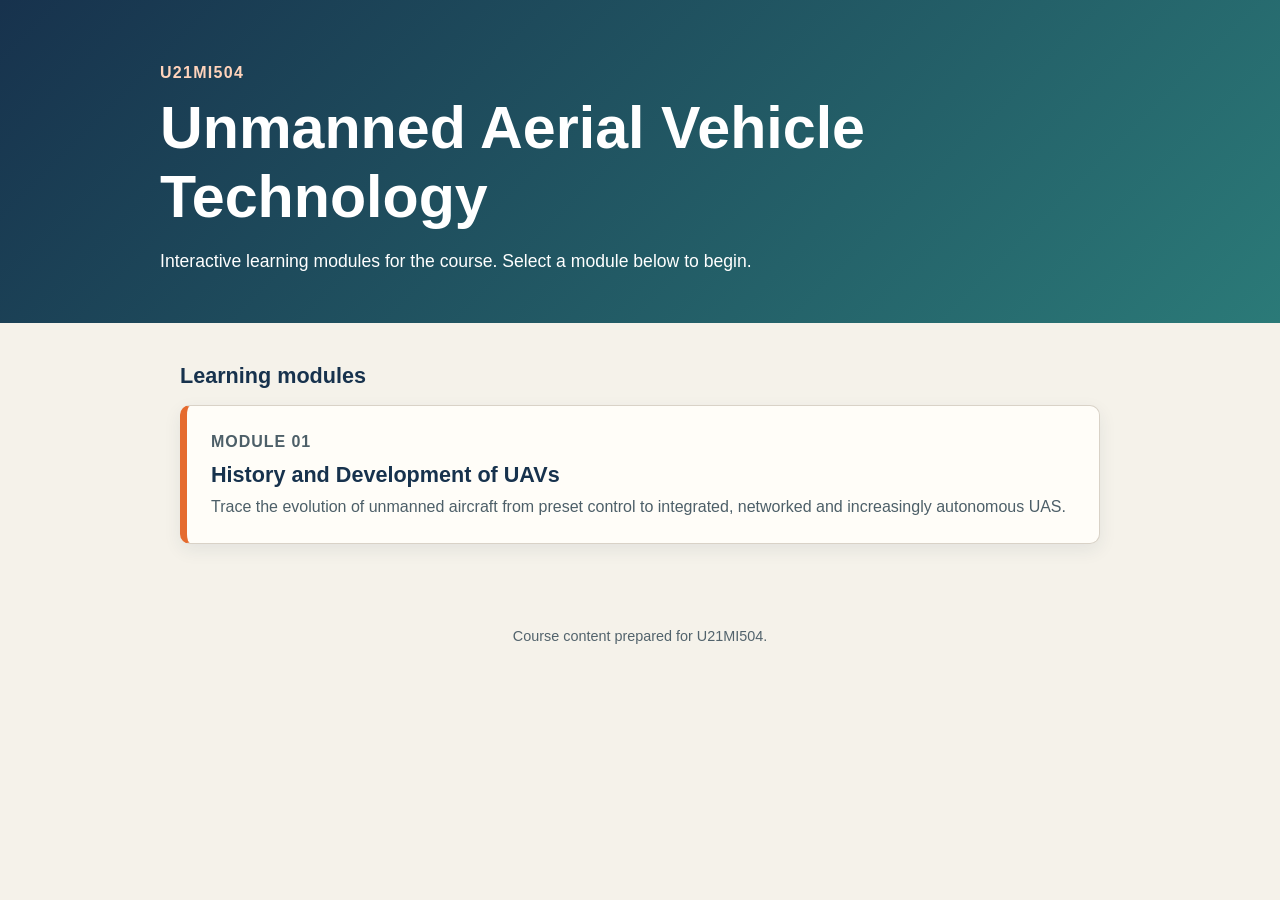
==== index.html @ cf92352a "Add course home page and UAV History module" ====
<!doctype html>
<html lang="en">
<head>
  <meta charset="utf-8">
  <meta name="viewport" content="width=device-width, initial-scale=1">
  <title>U21MI504 | Unmanned Aerial Vehicle Technology</title>
  <style>
    :root { color-scheme: light; --navy: #17324d; --teal: #2b7a78; --orange: #e56b2f; --ivory: #f5f2ea; }
    * { box-sizing: border-box; }
    body { margin: 0; font-family: Arial, sans-serif; color: var(--navy); background: var(--ivory); }
    header { padding: 4rem 1.25rem 3rem; color: white; background: linear-gradient(135deg, var(--navy), var(--teal)); }
    main { max-width: 960px; margin: 0 auto; padding: 2.5rem 1.25rem 4rem; }
    .course-code { margin: 0 0 .7rem; font-weight: 700; letter-spacing: .08em; color: #ffd3bb; }
    h1 { margin: 0; font-size: clamp(2rem, 5vw, 3.7rem); }
    .intro { max-width: 660px; margin: 1rem 0 0; font-size: 1.1rem; line-height: 1.6; }
    h2 { margin: 0 0 1rem; font-size: 1.35rem; }
    .modules { display: grid; grid-template-columns: repeat(auto-fit, minmax(260px, 1fr)); gap: 1rem; }
    .module { display: block; padding: 1.5rem; border: 1px solid #d9d2c7; border-left: 7px solid var(--orange); border-radius: 10px; background: #fffdf8; color: inherit; text-decoration: none; box-shadow: 0 6px 18px rgba(23, 50, 77, .08); }
    .module:hover, .module:focus { border-color: var(--teal); outline: 3px solid rgba(43, 122, 120, .2); }
    .module-number { margin: 0; color: var(--orange); font-weight: 700; letter-spacing: .06em; }
    .module h3 { margin: .45rem 0; font-size: 1.35rem; }
    .module p { margin: 0; line-height: 1.5; color: #4d5f68; }
    footer { padding: 1.25rem; text-align: center; color: #52636c; font-size: .9rem; }
  </style>
</head>
<body>
  <header>
    <div style="max-width: 960px; margin: 0 auto;">
      <p class="course-code">U21MI504</p>
      <h1>Unmanned Aerial Vehicle Technology</h1>
      <p class="intro">Interactive learning modules for the course. Select a module below to begin.</p>
    </div>
  </header>
  <main>
    <h2>Learning modules</h2>
    <section class="modules" aria-label="Learning modules">
      <a class="module" href="modules/01-uav-history/">
        <p class="module-number">MODULE 01</p>
        <h3>History and Development of UAVs</h3>
        <p>Trace the evolution of unmanned aircraft from preset control to integrated, networked and increasingly autonomous UAS.</p>
      </a>
    </section>
  </main>
  <footer>Course content prepared for U21MI504.</footer>
</body>
</html>
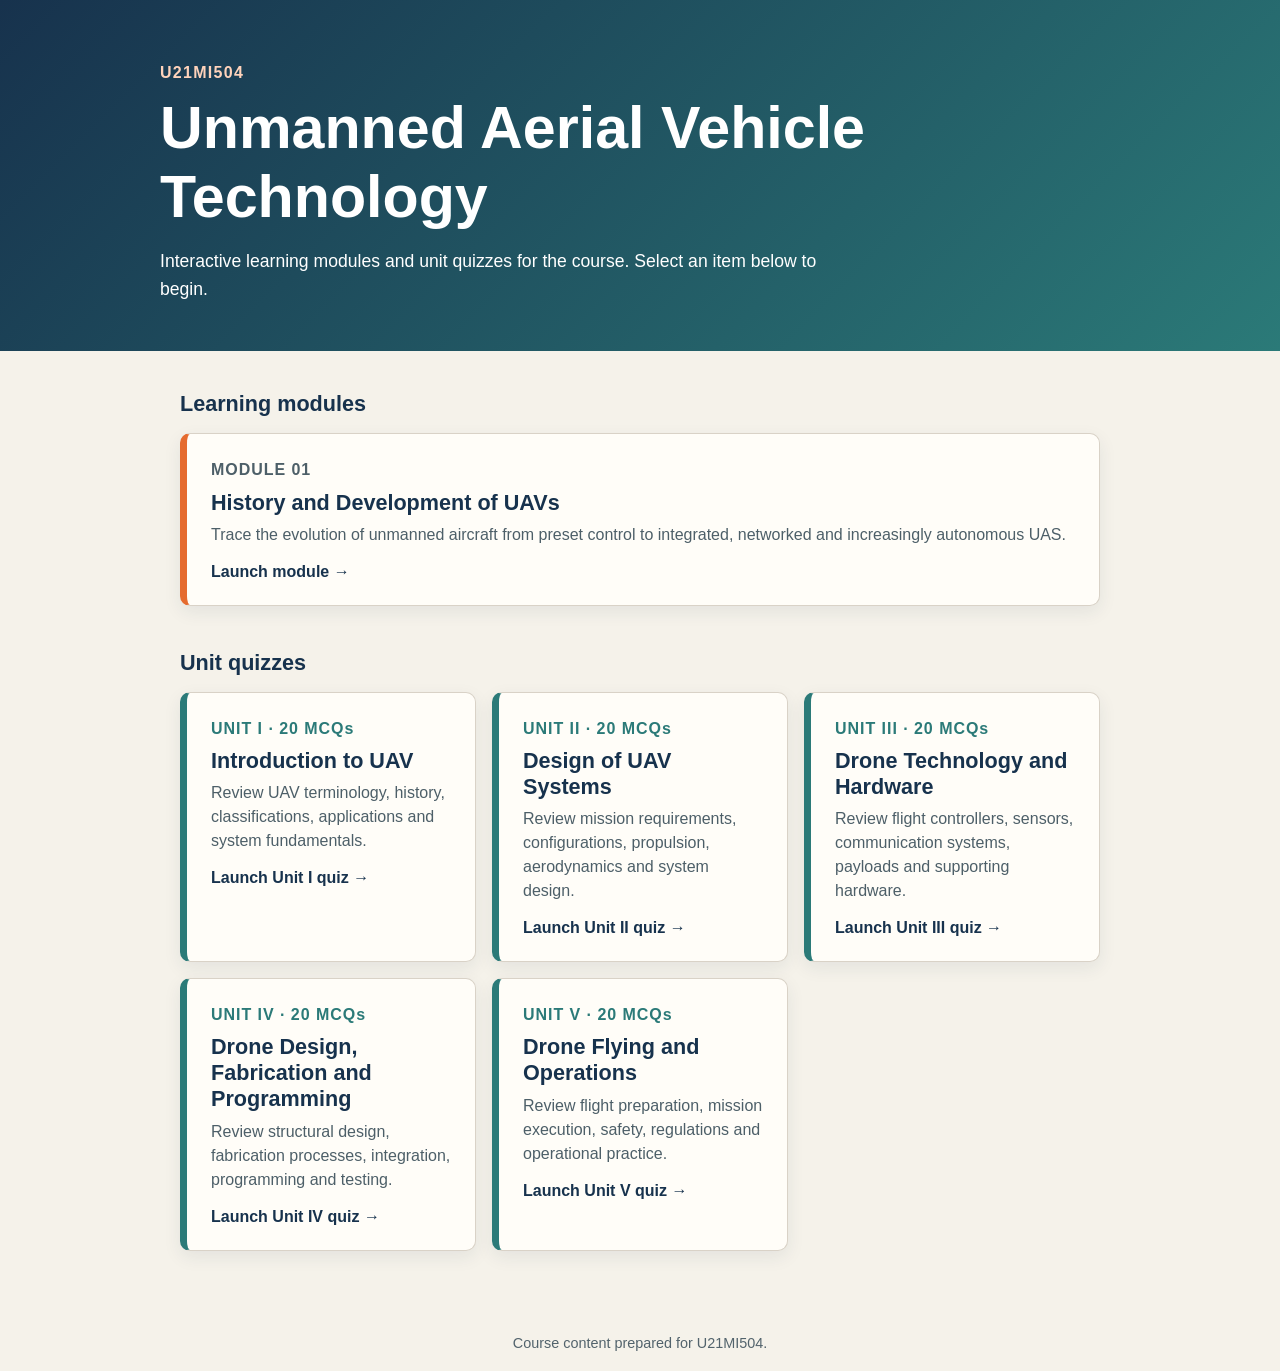
==== commit 7451daa6: "Add five separate unit quiz launchers" ====
--- a/index.html
+++ b/index.html
@@ -14,12 +14,16 @@
     h1 { margin: 0; font-size: clamp(2rem, 5vw, 3.7rem); }
     .intro { max-width: 660px; margin: 1rem 0 0; font-size: 1.1rem; line-height: 1.6; }
     h2 { margin: 0 0 1rem; font-size: 1.35rem; }
+    .section-heading { margin-top: 2.75rem; }
     .modules { display: grid; grid-template-columns: repeat(auto-fit, minmax(260px, 1fr)); gap: 1rem; }
     .module { display: block; padding: 1.5rem; border: 1px solid #d9d2c7; border-left: 7px solid var(--orange); border-radius: 10px; background: #fffdf8; color: inherit; text-decoration: none; box-shadow: 0 6px 18px rgba(23, 50, 77, .08); }
     .module:hover, .module:focus { border-color: var(--teal); outline: 3px solid rgba(43, 122, 120, .2); }
+    .module.quiz { border-left-color: var(--teal); }
     .module-number { margin: 0; color: var(--orange); font-weight: 700; letter-spacing: .06em; }
+    .quiz .module-number { color: var(--teal); }
     .module h3 { margin: .45rem 0; font-size: 1.35rem; }
     .module p { margin: 0; line-height: 1.5; color: #4d5f68; }
+    .launch { display: inline-block; margin-top: 1rem; font-weight: 700; color: var(--navy); }
     footer { padding: 1.25rem; text-align: center; color: #52636c; font-size: .9rem; }
   </style>
 </head>
@@ -28,7 +32,7 @@
     <div style="max-width: 960px; margin: 0 auto;">
       <p class="course-code">U21MI504</p>
       <h1>Unmanned Aerial Vehicle Technology</h1>
-      <p class="intro">Interactive learning modules for the course. Select a module below to begin.</p>
+      <p class="intro">Interactive learning modules and unit quizzes for the course. Select an item below to begin.</p>
     </div>
   </header>
   <main>
@@ -38,6 +42,45 @@
         <p class="module-number">MODULE 01</p>
         <h3>History and Development of UAVs</h3>
         <p>Trace the evolution of unmanned aircraft from preset control to integrated, networked and increasingly autonomous UAS.</p>
+        <span class="launch">Launch module →</span>
+      </a>
+    </section>
+
+    <h2 class="section-heading">Unit quizzes</h2>
+    <section class="modules" aria-label="Unit quizzes">
+      <a class="module quiz" href="quizzes/unit-1/">
+        <p class="module-number">UNIT I · 20 MCQs</p>
+        <h3>Introduction to UAV</h3>
+        <p>Review UAV terminology, history, classifications, applications and system fundamentals.</p>
+        <span class="launch">Launch Unit I quiz →</span>
+      </a>
+
+      <a class="module quiz" href="quizzes/unit-2/">
+        <p class="module-number">UNIT II · 20 MCQs</p>
+        <h3>Design of UAV Systems</h3>
+        <p>Review mission requirements, configurations, propulsion, aerodynamics and system design.</p>
+        <span class="launch">Launch Unit II quiz →</span>
+      </a>
+
+      <a class="module quiz" href="quizzes/unit-3/">
+        <p class="module-number">UNIT III · 20 MCQs</p>
+        <h3>Drone Technology and Hardware</h3>
+        <p>Review flight controllers, sensors, communication systems, payloads and supporting hardware.</p>
+        <span class="launch">Launch Unit III quiz →</span>
+      </a>
+
+      <a class="module quiz" href="quizzes/unit-4/">
+        <p class="module-number">UNIT IV · 20 MCQs</p>
+        <h3>Drone Design, Fabrication and Programming</h3>
+        <p>Review structural design, fabrication processes, integration, programming and testing.</p>
+        <span class="launch">Launch Unit IV quiz →</span>
+      </a>
+
+      <a class="module quiz" href="quizzes/unit-5/">
+        <p class="module-number">UNIT V · 20 MCQs</p>
+        <h3>Drone Flying and Operations</h3>
+        <p>Review flight preparation, mission execution, safety, regulations and operational practice.</p>
+        <span class="launch">Launch Unit V quiz →</span>
       </a>
     </section>
   </main>
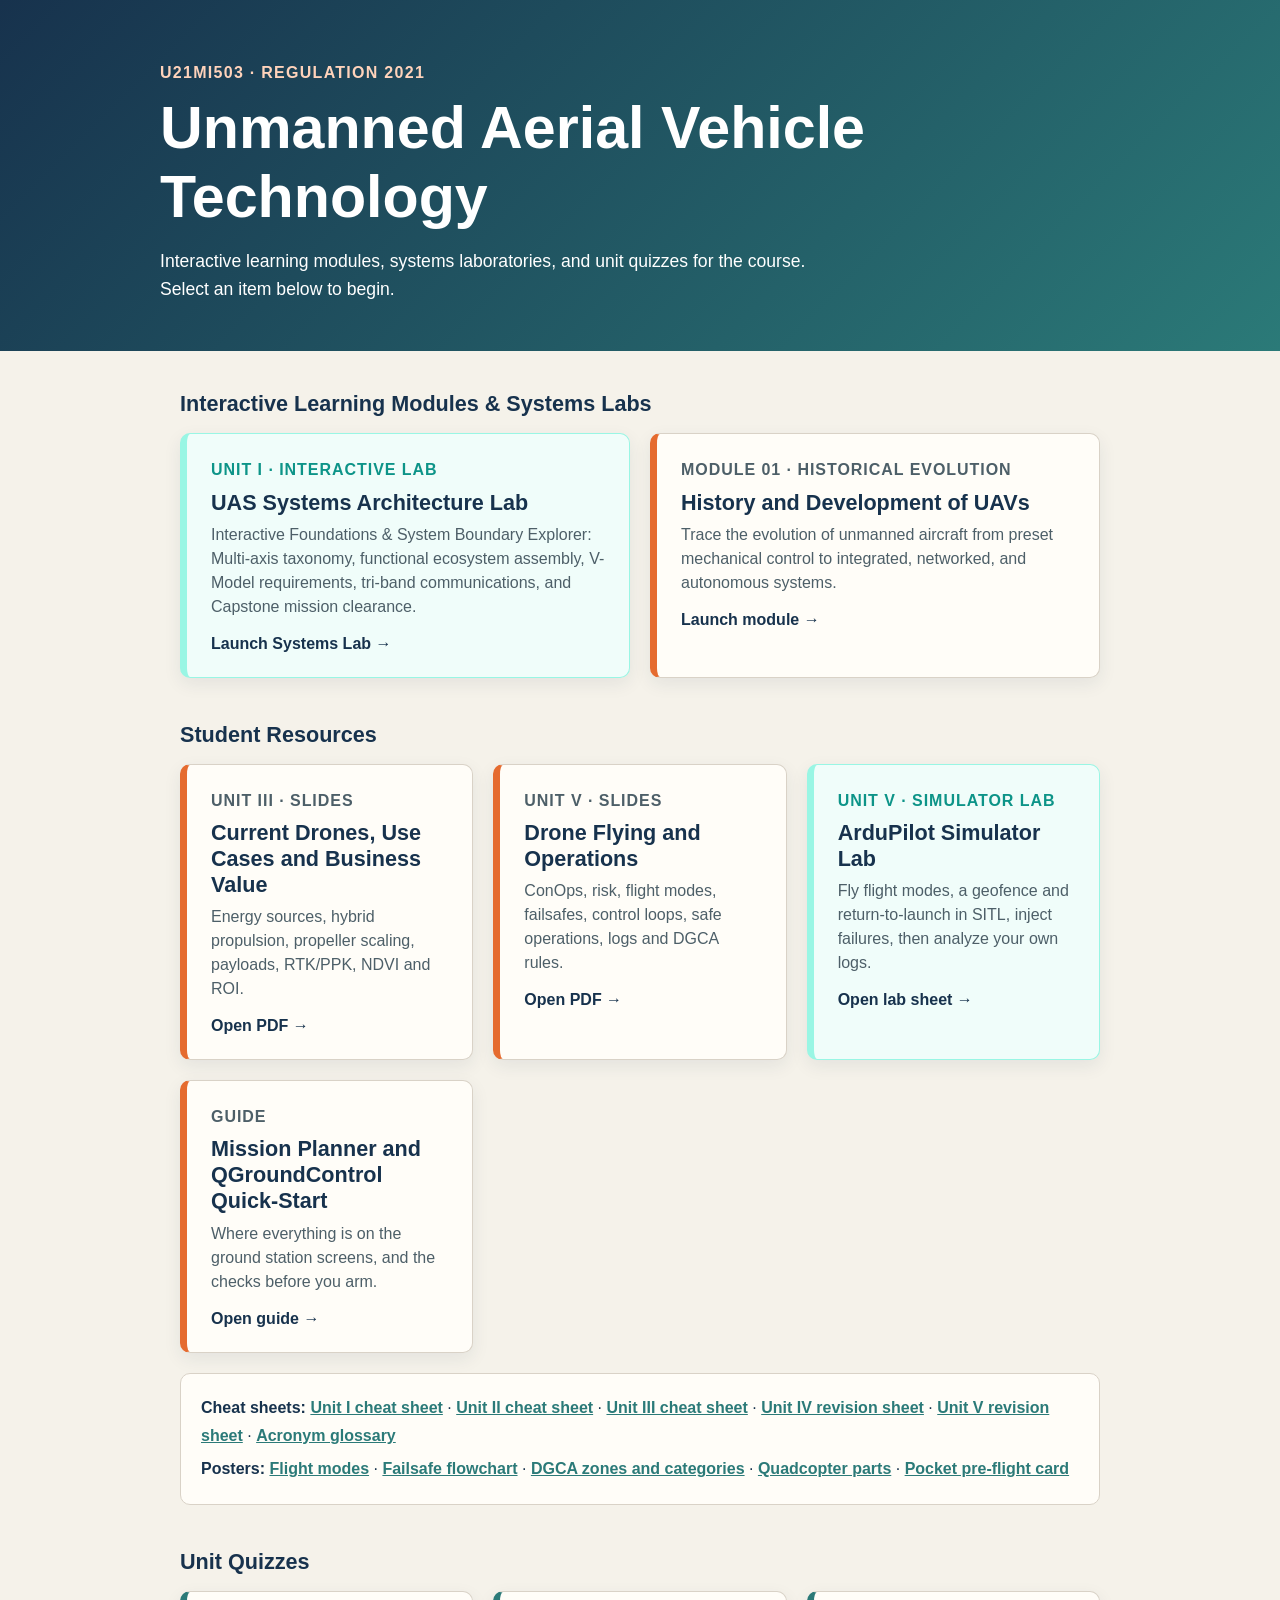
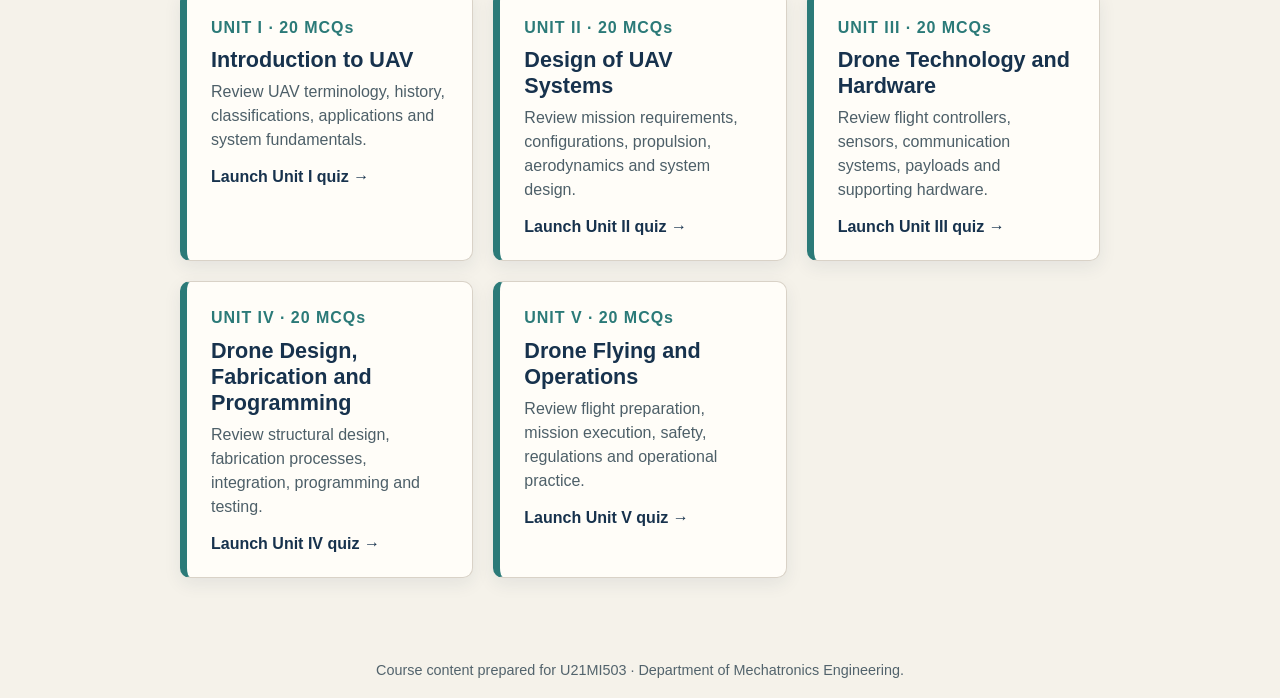
==== commit 56a431cd: "Add UAS Architecture Lab and Student Resources section Publishes the locally prepared Architecture L" ====
--- a/index.html
+++ b/index.html
@@ -1,11 +1,19 @@
 <!doctype html>
 <html lang="en">
 <head>
+  <!-- Google tag (gtag.js) -->
+  <script async src="https://www.googletagmanager.com/gtag/js?id=G-F1K2KMCRYR"></script>
+  <script>
+    window.dataLayer = window.dataLayer || [];
+    function gtag(){dataLayer.push(arguments);}
+    gtag('js', new Date());
+    gtag('config', 'G-F1K2KMCRYR');
+  </script>
   <meta charset="utf-8">
   <meta name="viewport" content="width=device-width, initial-scale=1">
-  <title>U21MI504 | Unmanned Aerial Vehicle Technology</title>
+  <title>U21MI503 | Unmanned Aerial Vehicle Technology</title>
   <style>
-    :root { color-scheme: light; --navy: #17324d; --teal: #2b7a78; --orange: #e56b2f; --ivory: #f5f2ea; }
+    :root { color-scheme: light; --navy: #17324d; --teal: #2b7a78; --orange: #e56b2f; --ivory: #f5f2ea; --cyan: #00adb5; }
     * { box-sizing: border-box; }
     body { margin: 0; font-family: Arial, sans-serif; color: var(--navy); background: var(--ivory); }
     header { padding: 4rem 1.25rem 3rem; color: white; background: linear-gradient(135deg, var(--navy), var(--teal)); }
@@ -15,12 +23,17 @@
     .intro { max-width: 660px; margin: 1rem 0 0; font-size: 1.1rem; line-height: 1.6; }
     h2 { margin: 0 0 1rem; font-size: 1.35rem; }
     .section-heading { margin-top: 2.75rem; }
-    .modules { display: grid; grid-template-columns: repeat(auto-fit, minmax(260px, 1fr)); gap: 1rem; }
-    .module { display: block; padding: 1.5rem; border: 1px solid #d9d2c7; border-left: 7px solid var(--orange); border-radius: 10px; background: #fffdf8; color: inherit; text-decoration: none; box-shadow: 0 6px 18px rgba(23, 50, 77, .08); }
-    .module:hover, .module:focus { border-color: var(--teal); outline: 3px solid rgba(43, 122, 120, .2); }
+    .modules { display: grid; grid-template-columns: repeat(auto-fit, minmax(280px, 1fr)); gap: 1.25rem; }
+    .module { display: block; padding: 1.5rem; border: 1px solid #d9d2c7; border-left: 7px solid var(--orange); border-radius: 10px; background: #fffdf8; color: inherit; text-decoration: none; box-shadow: 0 6px 18px rgba(23, 50, 77, .08); transition: transform 0.2s, box-shadow 0.2s; }
+    .module:hover, .module:focus { border-color: var(--teal); outline: 3px solid rgba(43, 122, 120, .2); transform: translateY(-2px); box-shadow: 0 10px 24px rgba(23, 50, 77, .12); }
+    .module.lab-highlight { border-left-color: var(--cyan); background: #f0fdfa; border-color: #99f6e4; }
     .module.quiz { border-left-color: var(--teal); }
     .module-number { margin: 0; color: var(--orange); font-weight: 700; letter-spacing: .06em; }
+    .lab-highlight .module-number { color: #0d9488; }
     .quiz .module-number { color: var(--teal); }
+    .resource-list { margin-top: 1.25rem; padding: 1rem 1.25rem; border: 1px solid #d9d2c7; border-radius: 10px; background: #fffdf8; line-height: 1.8; }
+    .resource-list p { margin: .25rem 0; }
+    .resource-list a { color: var(--teal); font-weight: 600; }
     .module h3 { margin: .45rem 0; font-size: 1.35rem; }
     .module p { margin: 0; line-height: 1.5; color: #4d5f68; }
     .launch { display: inline-block; margin-top: 1rem; font-weight: 700; color: var(--navy); }
@@ -30,23 +43,62 @@
 <body>
   <header>
     <div style="max-width: 960px; margin: 0 auto;">
-      <p class="course-code">U21MI504</p>
+      <p class="course-code">U21MI503 · REGULATION 2021</p>
       <h1>Unmanned Aerial Vehicle Technology</h1>
-      <p class="intro">Interactive learning modules and unit quizzes for the course. Select an item below to begin.</p>
+      <p class="intro">Interactive learning modules, systems laboratories, and unit quizzes for the course. Select an item below to begin.</p>
     </div>
   </header>
   <main>
-    <h2>Learning modules</h2>
+    <h2>Interactive Learning Modules & Systems Labs</h2>
     <section class="modules" aria-label="Learning modules">
+      <a class="module lab-highlight" href="modules/01-uas-architecture-lab/">
+        <p class="module-number">UNIT I · INTERACTIVE LAB</p>
+        <h3>UAS Systems Architecture Lab</h3>
+        <p>Interactive Foundations & System Boundary Explorer: Multi-axis taxonomy, functional ecosystem assembly, V-Model requirements, tri-band communications, and Capstone mission clearance.</p>
+        <span class="launch">Launch Systems Lab →</span>
+      </a>
+
       <a class="module" href="modules/01-uav-history/">
-        <p class="module-number">MODULE 01</p>
+        <p class="module-number">MODULE 01 · HISTORICAL EVOLUTION</p>
         <h3>History and Development of UAVs</h3>
-        <p>Trace the evolution of unmanned aircraft from preset control to integrated, networked and increasingly autonomous UAS.</p>
+        <p>Trace the evolution of unmanned aircraft from preset mechanical control to integrated, networked, and autonomous systems.</p>
         <span class="launch">Launch module →</span>
       </a>
     </section>
 
-    <h2 class="section-heading">Unit quizzes</h2>
+    <h2 class="section-heading">Student Resources</h2>
+    <section class="modules" aria-label="Student resources">
+      <a class="module" href="resources/slides/U21MI504_Unit_III_Part_B_Interactive_60_Minute_Class.pdf">
+        <p class="module-number">UNIT III · SLIDES</p>
+        <h3>Current Drones, Use Cases and Business Value</h3>
+        <p>Energy sources, hybrid propulsion, propeller scaling, payloads, RTK/PPK, NDVI and ROI.</p>
+        <span class="launch">Open PDF →</span>
+      </a>
+      <a class="module" href="resources/slides/U21MI504_Unit_V_Interactive_60_Minute_Class.pdf">
+        <p class="module-number">UNIT V · SLIDES</p>
+        <h3>Drone Flying and Operations</h3>
+        <p>ConOps, risk, flight modes, failsafes, control loops, safe operations, logs and DGCA rules.</p>
+        <span class="launch">Open PDF →</span>
+      </a>
+      <a class="module lab-highlight" href="resources/guides/U21MI504_Lab_ArduPilot_SITL_Flight_Modes_Failsafes_Logs.pdf">
+        <p class="module-number">UNIT V · SIMULATOR LAB</p>
+        <h3>ArduPilot Simulator Lab</h3>
+        <p>Fly flight modes, a geofence and return-to-launch in SITL, inject failures, then analyze your own logs.</p>
+        <span class="launch">Open lab sheet →</span>
+      </a>
+      <a class="module" href="resources/guides/U21MI504_Quick_Start_Mission_Planner_QGroundControl.pdf">
+        <p class="module-number">GUIDE</p>
+        <h3>Mission Planner and QGroundControl Quick-Start</h3>
+        <p>Where everything is on the ground station screens, and the checks before you arm.</p>
+        <span class="launch">Open guide →</span>
+      </a>
+    </section>
+    <section class="resource-list" aria-label="Cheat sheets and posters">
+      <p><strong>Cheat sheets:</strong> <a href="resources/sheets/U21MI504_Unit_I_Cheat_Sheet.pdf">Unit I cheat sheet</a> · <a href="resources/sheets/U21MI504_Unit_II_Cheat_Sheet.pdf">Unit II cheat sheet</a> · <a href="resources/sheets/U21MI504_Unit_III_Cheat_Sheet.pdf">Unit III cheat sheet</a> · <a href="resources/sheets/U21MI504_Unit_IV_Revision_Sheet.pdf">Unit IV revision sheet</a> · <a href="resources/sheets/U21MI504_Unit_V_Revision_Sheet.pdf">Unit V revision sheet</a> · <a href="resources/sheets/U21MI504_UAV_Acronym_Glossary.pdf">Acronym glossary</a></p>
+      <p><strong>Posters:</strong> <a href="resources/posters/Poster_Flight_Modes.pdf">Flight modes</a> · <a href="resources/posters/Poster_Failsafe_Flowchart.pdf">Failsafe flowchart</a> · <a href="resources/posters/Poster_DGCA_Zones_and_Categories.pdf">DGCA zones and categories</a> · <a href="resources/posters/Poster_Quadcopter_Parts.pdf">Quadcopter parts</a> · <a href="resources/posters/Pocket_PreFlight_Card.pdf">Pocket pre-flight card</a></p>
+    </section>
+
+    <h2 class="section-heading">Unit Quizzes</h2>
     <section class="modules" aria-label="Unit quizzes">
       <a class="module quiz" href="quizzes/unit-1/">
         <p class="module-number">UNIT I · 20 MCQs</p>
@@ -84,6 +136,6 @@
       </a>
     </section>
   </main>
-  <footer>Course content prepared for U21MI504.</footer>
+  <footer>Course content prepared for U21MI503 · Department of Mechatronics Engineering.</footer>
 </body>
-</html>
+</html>
